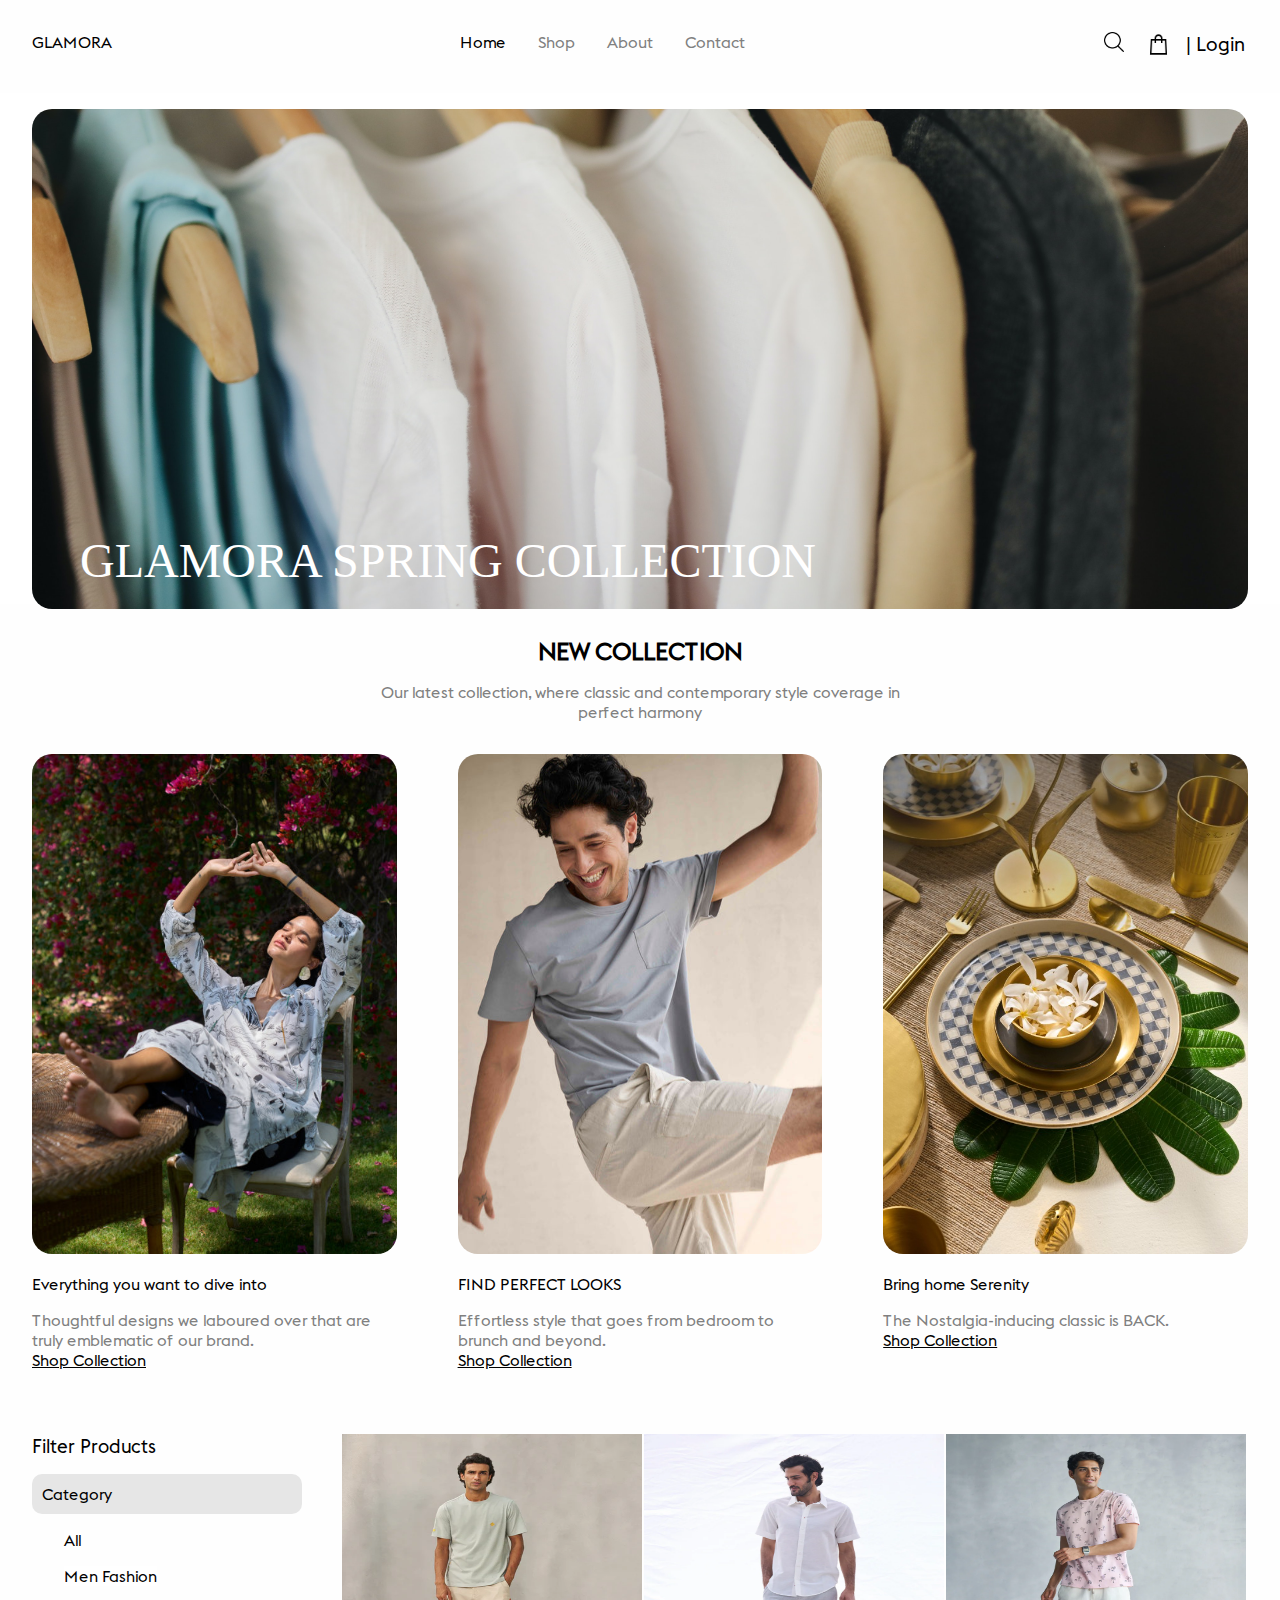
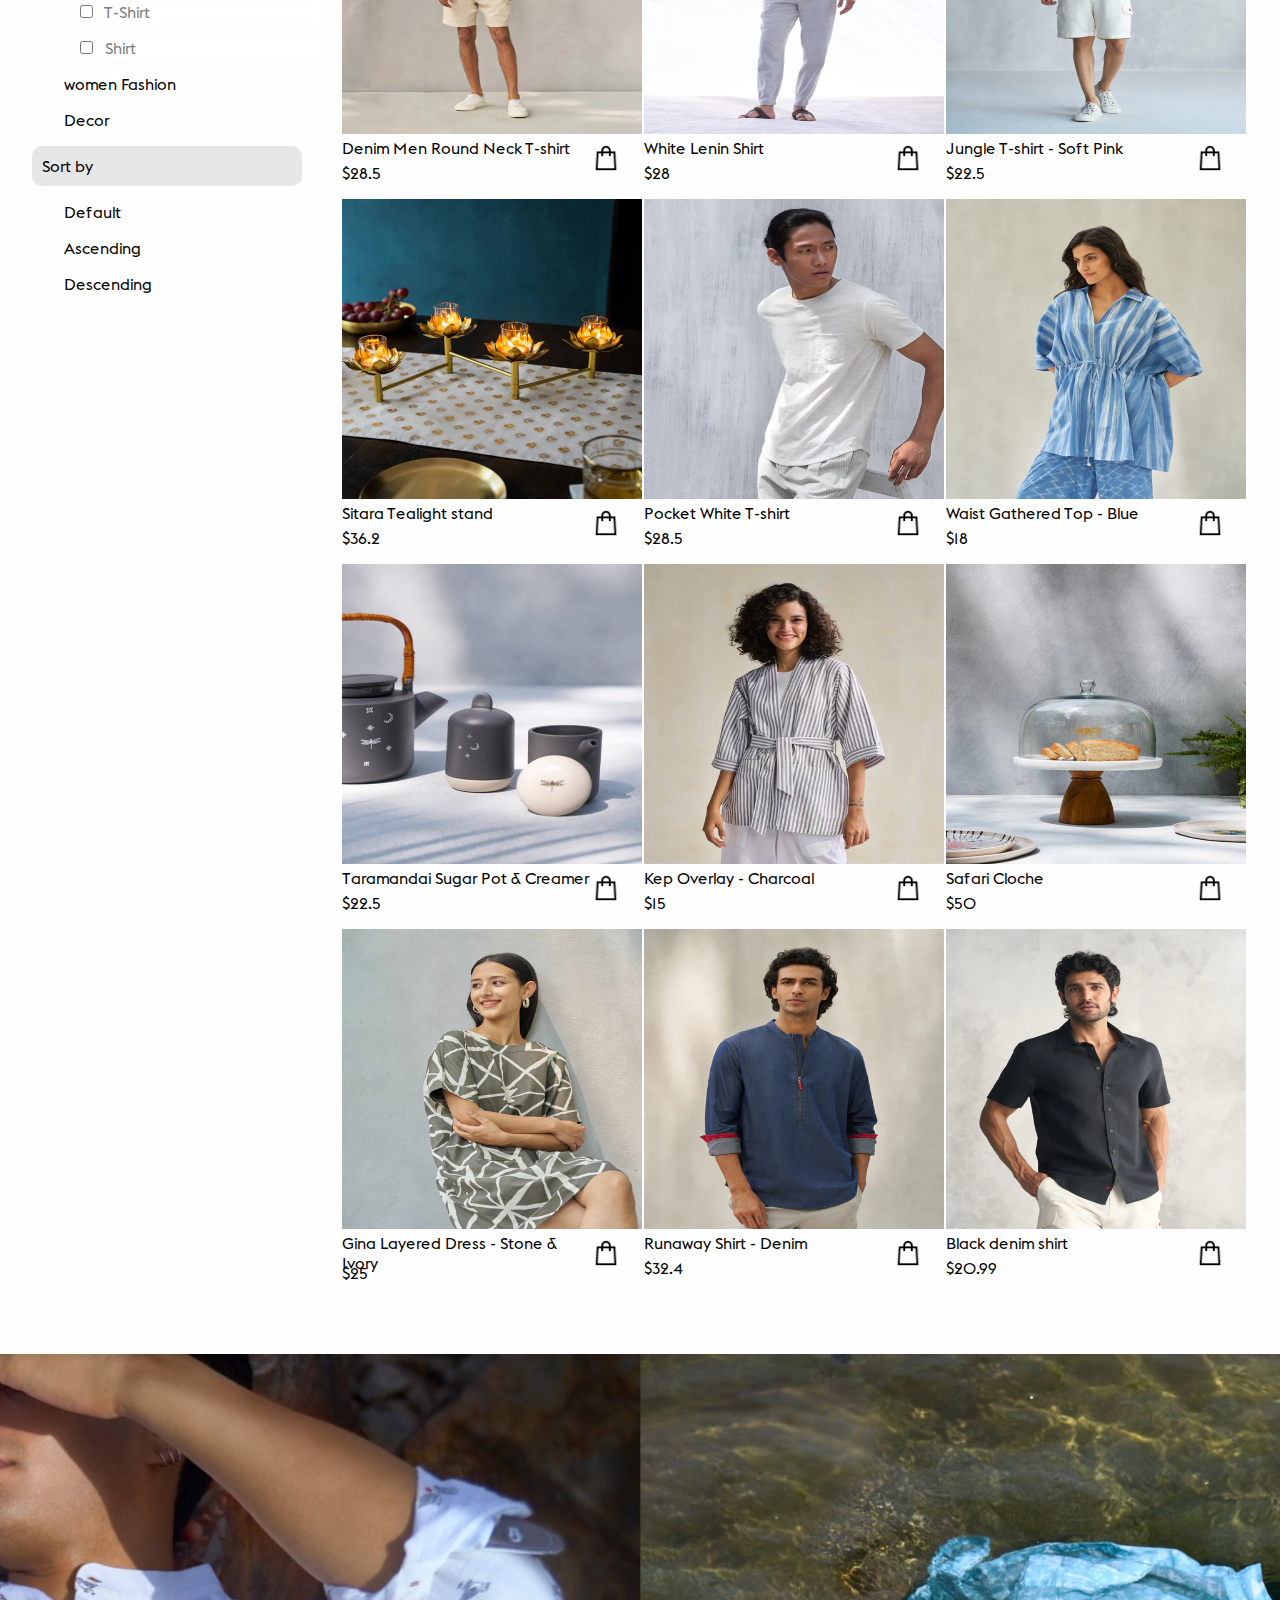
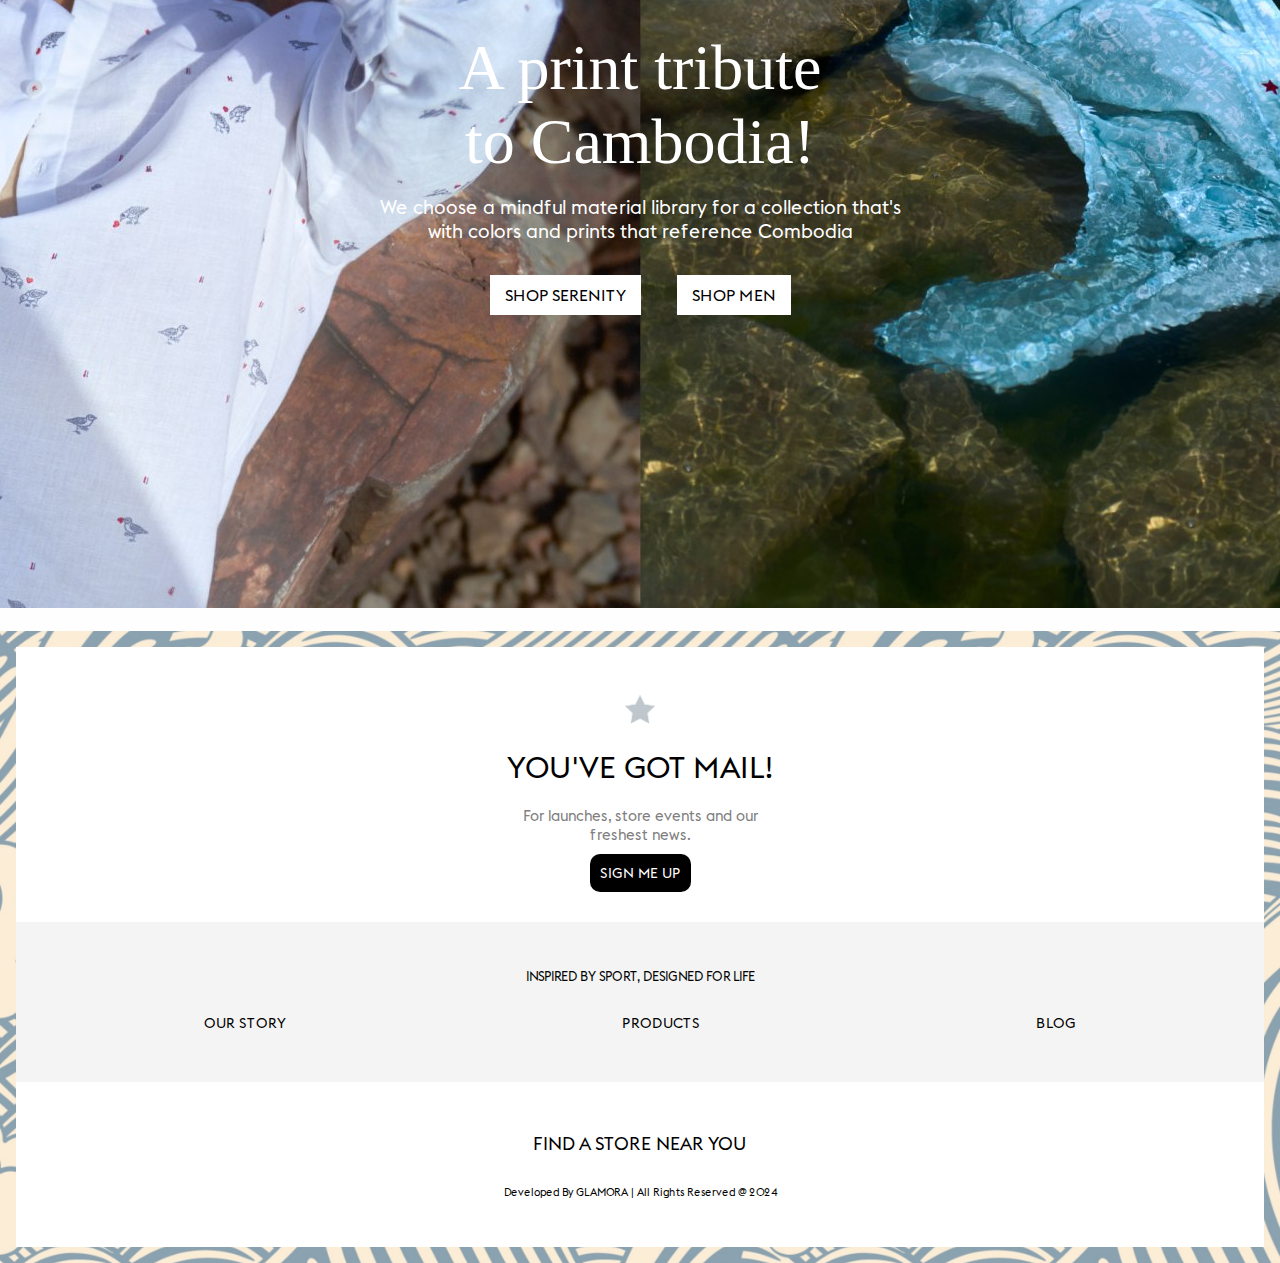
==== index.html @ 0e655465 "first" ====
<!DOCTYPE html>
<html lang="en">

<head>
    <meta charset="UTF-8">
    <meta name="viewport" content="width=device-width, initial-scale=1.0">
    <title>Glamora</title>
    <link rel="stylesheet" href="./assets/style.css">
    <script src="https://s3-us-west-2.amazonaws.com/s.cdpn.io/162656/mixitup.min.js"></script>
</head>

<body>
    <nav class="nav-flex">
        <div>
            <h4>GLAMORA</h4>
        </div>
        <div class="flex nav-link">
            <li><a href="" class="active">Home</a></li>
            <li><a href="">Shop</a></li>
            <li><a href="">About</a></li>
            <li><a href="">Contact</a></li>
        </div>
        <div class="nav-icons">
            <div>
                <img src="./assets/img/search-interface-symbol.png" alt="" width="20px">
            </div>
            <div>
                <img src="./assets/img/bag.png" alt="" width="25px">
            </div>
            <div>
                <span>| Login</span>

            </div>
        </div>
    </nav>
    <div class="banner">
        <img src="./assets/img/kids.jpg" alt="">
        <h3 class="banner-head">GLAMORA SPRING COLLECTION</h3>
    </div>
    <section class="new-sec">
        <h2>NEW COLLECTION</h2>
        <p>Our latest collection, where classic and contemporary style coverage in <br>perfect harmony</p>
        <div class="flex main">
            <div class="product">
                <img src="./assets/img/product.jpg" alt="">
                <h4>Everything you want to dive into</h4>
                <p>Thoughtful designs we laboured over that are truly emblematic of our brand.</p>
                <a href="">Shop Collection</a>
            </div>
            <div class="product">
                <img src="./assets/img/m11.jpg" alt="">
                <h4>FIND PERFECT LOOKS</h4>
                <p>Effortless style that goes from bedroom to brunch and beyond.</p>
                <a href="">Shop Collection</a>
            </div>
            <div class="product">
                <img src="./assets/img/diy.jpg" alt="">
                <h4>Bring home Serenity</h4>
                <p>The Nostalgia-inducing classic is BACK.</p>
                <a href="">Shop Collection</a>
            </div>

        </div>

    </section>


    <section class="flex">
        <div class="filters">
            <h3>Filter Products</h3>

            <div class="category">
                <h4>Category</h4>
                <button class="filter-btn" data-filter="all">All</button> <br>
                <button class="filter-btn" data-filter=".men">Men Fashion</button> <br>
                <div class="checkbox filter-btn" data-filter=".t-shirt">
                    <input type="checkbox" placeholder="T-Shirt" name="T-Shirt" value="T-Shirt" id="Check1" onclick="onlyThis(this.id)">
                    <label for="T-Shirt">T-Shirt</label>
                </div>
                <div class="checkbox filter-btn" data-filter=".shirt">
                    <input type="checkbox" placeholder="Shirt" name="Shirt" value="Shirt" id="Check2" onclick="onlyThis(this.id)">
                    <label for="Shirt">Shirt</label>
                </div>
                <script>
                     function onlyThis(id){
                         for(var i = 1 ; i <= 2; i++){
                                document.getElementById('Check'+i).checked = false
                         }
                         document.getElementById(id).checked = true
                     }
                </script>
                <button class="filter-btn" data-filter=".women">women Fashion</button> <br>
                <button class="filter-btn" data-filter=".decor">Decor</button>
            </div>
            <div class="order">
                <h4>Sort by</h4>
                <button class="sort-btn" data-sort="default:asc">Default</button><br>
                <button class="sort-btn" data-sort="order:asc">Ascending</button><br>
                <button class="sort-btn" data-sort="year:desc order:desc">Descending<span class="multi"></span></button>
            </div>
        </div>
        <div class="product-cart" id="mix-wrapper">
            <a href="./product1.html" class="mix-target t-shirt men" data-order="2" data-year="4">
                <img src="./assets/p1/p1.webp" alt="">
                <div class="flex cart-value">
                    <h4>Denim Men Round Neck T-shirt</h4>
                    <img src="./assets/img/bag.png" alt="">
                </div>
                <h3>$28.5</h3>
            </a>
            <a href="./product2.html" class="mix-target shirt men" data-order="11" data-year="4">
                <img src="./assets/p2/p1.webp" alt="">
                <div class="flex cart-value">
                    <h4>White Lenin Shirt</h4>
                    <img src="./assets/img/bag.png" alt="">
                </div>
                <h3>$28</h3>
            </a>
            <a href="./product3.html" class="mix-target t-shirt men" data-order="5" data-year="4">
                <img src="./assets/p3/p1.webp" alt="">
                <div class="flex cart-value">
                    <h4>Jungle T-shirt - Soft Pink</h4>
                    <img src="./assets/img/bag.png" alt="">
                </div>
                <h3>$22.5</h3>
            </a>
            <a href="./product4.html" class="mix-target decor" data-order="7" data-year="4">
                <img src="./assets/p4/p1.webp" alt="">
                <div class="flex cart-value">
                    <h4>Sitara Tealight stand</h4>
                    <img src="./assets/img/bag.png" alt="">
                </div>
                <h3>$36.2</h3>
            </a>
            <a href="./product5.html" class="mix-target t-shirt men" data-order="6" data-year="4">
                <img src="./assets/p5/p1.webp" alt="">
                <div class="flex cart-value">
                    <h4>Pocket White T-shirt</h4>
                    <img src="./assets/img/bag.png" alt="">
                </div>
                <h3>$28.5</h3>
            </a>
            <a href="./product6.html" class="mix-target women top " data-order="8" data-year="4">
                <img src="./assets/p6/p1.webp" alt="">
                <div class="flex cart-value">
                    <h4>Waist Gathered Top - Blue</h4>
                    <img src="./assets/img/bag.png" alt="">
                </div>
                <h3>$18</h3>
            </a>
            <a href="./product7.html" class="mix-target decor" data-order="10" data-year="4">
                <img src="./assets/p7/p1.webp" alt="">
                <div class="flex cart-value">
                    <h4>Taramandai Sugar Pot & Creamer</h4>
                    <img src="./assets/img/bag.png" alt="">
                </div>
                <h3>$22.5</h3>
            </a>
            <a href="./product8.html" class="mix-target women top" data-order="4" data-year="4">
                <img src="./assets/p8/p1.webp" alt="">
                <div class="flex cart-value">
                    <h4>Kep Overlay - Charcoal</h4>
                    <img src="./assets/img/bag.png" alt="">
                </div>
                <h3>$15</h3>
            </a>
            <a href="./product9.html" class="mix-target decor" data-order="8" data-year="4">
                <img src="./assets/p9/p1.webp" alt="">
                <div class="flex cart-value">
                    <h4>Safari Cloche</h4>
                    <img src="./assets/img/bag.png" alt="">
                </div>
                <h3>$50</h3>
            </a>
            <a href="./product10.html" class="mix-target women top" data-order="3" data-year="4">
                <img src="./assets/p10/p1.webp" alt="">
                <div class="flex cart-value">
                    <h4>Gina Layered Dress - Stone & Ivory</h4>
                    <img src="./assets/img/bag.png" alt="">
                </div>
                <h3>$25</h3>
            </a>
            <a href="./product11.html" class="mix-target shirt men" data-order="9" data-year="4">
                <img src="./assets/p11/p1.webp" alt="">
                <div class="flex cart-value">
                    <h4>Runaway Shirt - Denim</h4>
                    <img src="./assets/img/bag.png" alt="">
                </div>
                <h3>$32.4</h3>
            </a>
            <a href="./product11.html" class="mix-target shirt men" data-order="1" data-year="4">
                <img src="./assets/p12/p1.webp" alt="">
                <div class="flex cart-value">
                    <h4>Black denim shirt</h4>
                    <img src="./assets/img/bag.png" alt="">
                </div>
                <h3>$20.99</h3>
            </a>
        </div>
    </section>
    <div class="men-bg">
        <span>A print tribute <br>
            to Cambodia!</span>
        <h5>We choose a mindful material library for a collection that's <br>
            with colors and prints that reference Combodia</h5>
            <div class="btn-flex">
                <button>SHOP SERENITY</button>
                <button>SHOP MEN</button>
            </div>
    </div>
    
    <!-- <div class="puzzle-design">
        <img src="./assets/img/FF.jpeg" alt="">
    </div>
    <div class="puzzle-design">
        <img src="./assets/img/g1.png" alt="">
    </div> -->
    <div class="footer">
        <div class="mail-section">
            <img src="./assets/img/star.png" alt="" class="star">
            <h3 >YOU'VE GOT MAIL!</h3>
            <h5>For launches, store events and our <br>freshest news.</h5>
            <button class="btn-design btn" >SIGN ME UP</button>
            
            <div class="nav-links">
                <img src="../../../assets/bg/footer.png" alt="">
                <h4>INSPIRED BY SPORT, DESIGNED FOR LIFE</h4>
    
                <div class="links flex">
                    <a routerLink="/story" data-aos="fade-up">OUR STORY</a>
                    <a routerLink="/new-arrials" data-aos="fade-up">PRODUCTS</a>
                    <a routerLink="/story" data-aos="fade-up">BLOG</a>
                </div>
                
            </div>
    
            <div class="social-icons">
                <div class="address d-flex">
                    <img src="" alt="">
                    <h4>FIND A STORE NEAR YOU</h4>
                </div>
    
                <h6>Developed By GLAMORA | All Rights Reserved @ 2024</h6>
            </div>
        </div>
    </div>

    <script src="./assets/script.js"></script>

</body>

</html>
---- assets/style.css ----
@font-face {
    font-family: myFontFam;
    src: url(./font/EuclidFlexRegular.ttf);
  }

*{
    margin: 0;
    padding: 0;
    font-family: myFontFam;
    font-weight: 400;
}

h1{
    font-weight: 700;
}
h2{
    font-weight: 600;
}
h3, h4{
    font-weight: 500;
}

body{
    background-color: #f5f5f51d;
}

li,a{
    text-decoration: none;
    list-style: none;
    color: grey;
}

section{
    padding: 2rem;
}

.flex{
    display: flex;
    justify-content: space-between;
}

.nav-flex{
    display: flex;
    justify-content: space-between;
    padding: 2rem;
}

.nav-icons{
    display: flex;
}

.nav-icons div{
    margin: 0 .2rem;
}

.new-sec p{
    color: grey;
}

.nav-icons img{
   margin: 0 .5rem;
}

.nav-icons span{
    font-size: 1.2rem;
    margin-top: -20px;
}

.nav-link li{
   margin: 0 1rem;
}

.banner{
    background-color: white;
    padding: 1rem 2rem;
}
.banner img{
    width: 100%;
    height: 500px;
    object-fit: cover;
    border-radius: 20px;
}

.new-sec{
    text-align: center;
}

.new-sec p{
    margin-top: 1rem;
}

.main{
    padding-top: 2rem;
}

.product{
    text-align: left;
    width: 30%;
}

.product img{
   border-radius: 20px;
   width: 100%;
   height: 500px;
   object-fit: cover;
}

.product h4{
    margin-bottom: 0.5rem;
    margin-top: 1rem;
}

.product a{
    color: black;
    text-decoration: underline;
    font-weight: 500;
}

.puzzle-design img{
    width: 100%;
}
.mix-target img{
    width: 300px;
    height: 300px;
    object-position: top;
}

.product-cart{
    display: flex;
    justify-content:  space-evenly;
    flex-direction: row;
    flex-wrap: wrap;
    width: 80%;
}

.product-cart a{
    width: 30%;
    flex-wrap: wrap;
    margin-bottom: 1rem;
}

.filters{
    width: 300px !important;
}

.filters h4{
    padding: 10px;
    border-radius: 10px;
    background-color: rgba(128, 128, 128, 0.189);
    margin-top: 1rem;
    width: 250px;
}

.filter-btn, .sort-btn{
    background-color: white;
    color: black;
    border: none;
    margin-left: 2rem;
    margin-top: 1rem;
    font-size: 1rem;
    cursor: pointer;
}

.filter-btn:hover , .sort-btn:hover{
   color: black;
   transition: .3s;
}

.active{
    color: black;
}

.checkbox{
    margin-left: 3rem;
    margin-top: 1rem;
    color: gray;
}

.checkbox input{
    margin-right: 8px;
}

input[type="checkbox"]{
    background-color: black;
    accent-color: black;
}

.cart-value{
    color: black;
}

.cart-value img{
    width: 30px !important;
    height: 30px !important;
    margin-top: 5px;
}

.mix-target{
    color: black;
}

.mix-target h3{
    font-weight: 500;
    font-size: 1rem;
    margin-top: -10px;
}

.men-bg{
    background-image: url(../assets/img/FF.jpeg);
    background-position: center;
    background-repeat: no-repeat;
    width: 100%;
    height: 100vh;
    color: white;
    text-align: center;
    align-items: center;
    align-content: center;
}

.men-bg span{
    font-family: 'Times New Roman', Times, serif;
    font-size: 4rem;
    font-weight: 300 !important;
}

.men-bg h5{
    font-size: 1.2rem;
    margin: 1rem 0;
}

.men-bg button{
    background-color: white;
    color: black;
    border: none;
    padding: 10px 15px;
    margin: 1rem;
    font-size: 1rem;
}

.footer{
    background-image: url(../assets/img/footer-bg.jpg);
    background-size: cover;
    background-repeat: no-repeat;
    overflow-x: hidden;
    height: 100%;
    padding: 1rem;
}

.mail-section{
    background-color: white;
    justify-content: center;
    text-align: center;
    padding: 3rem 0;
}

/* button{
    padding: 10px 50px;
} */

.nav-links{
    background-color: rgba(173, 173, 173, 0.139);
    padding-bottom: 20px;
}

.star{
    width: 30px;
    object-fit: contain;
}

.mail-section h3{
    font-size: 30px;
    font-weight: 500;
    margin: 20px;
}

.mail-section h5{
    font-size: 15px;
    color: gray;
}

.mail-section button{
    margin: 10px 0 30px 0;
    font-size: 14px;
}

.btn-design{
    padding: 10px;
    background-color: black;
    color: white;
    border: none;
    border-radius: 10px;
}

.links{
    margin: 30px 20px;
    justify-content: space-around;
}

.links a{
    color: black;
    text-decoration: none;
    font-size: 14px;
    font-weight: 500;
}

.nav-links img{
    width: 16rem;
    object-fit: contain;
    margin: 2rem 0 10px 0 ;
}

.nav-links h4{
    font-size: .8rem;
}

.social-icons div{
    justify-content: center;
    align-items: center;
    text-align: center;
}
.address h4{
    font-size: 18px;
    margin: 30px;
}

@media (max-width: 600px) {
    .social-icons h6{
        font-size: 12px;
    }
}

.nav-link a:hover{
    color: black;
    transition: .3s;
 }

 .banner-head{
    margin-top: -5rem;
    margin-left: 3rem;
    font-family: 'Times New Roman', Times, serif;
    color: white;
    font-size: 3rem;
 }
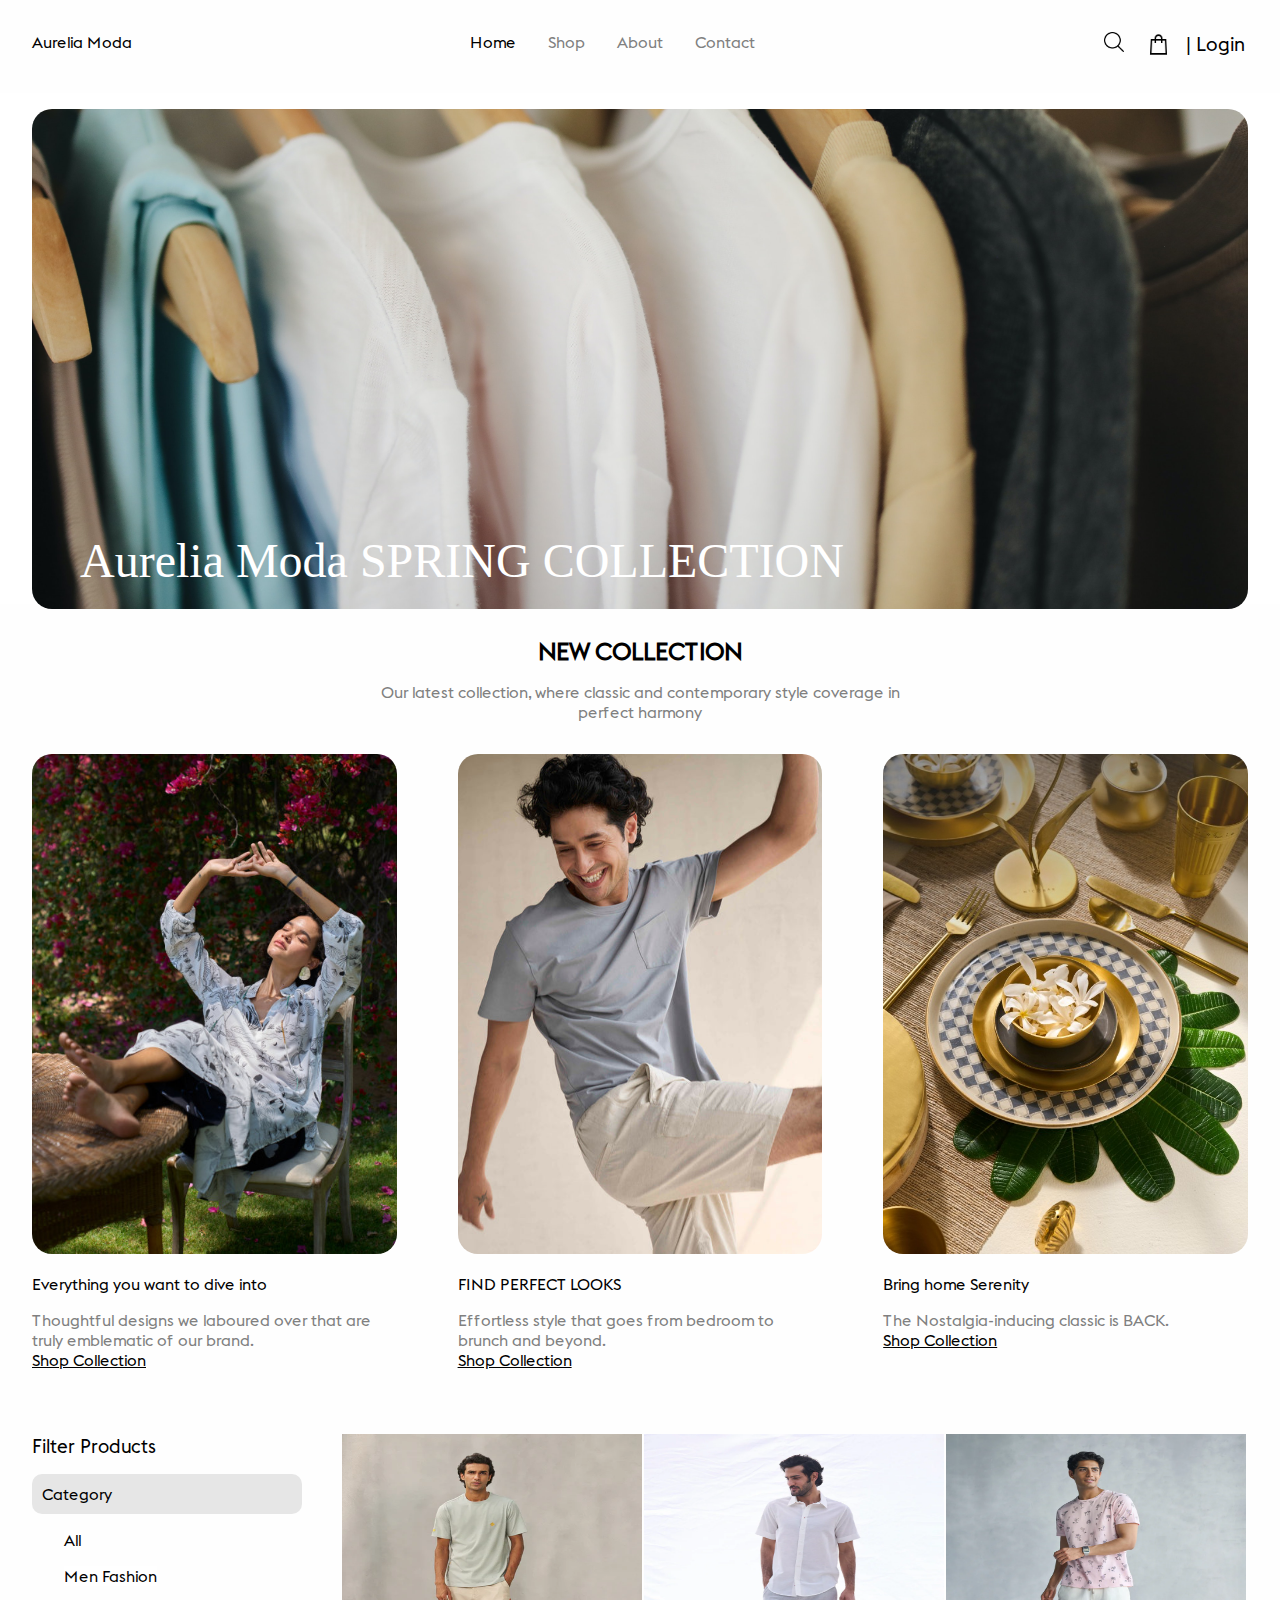
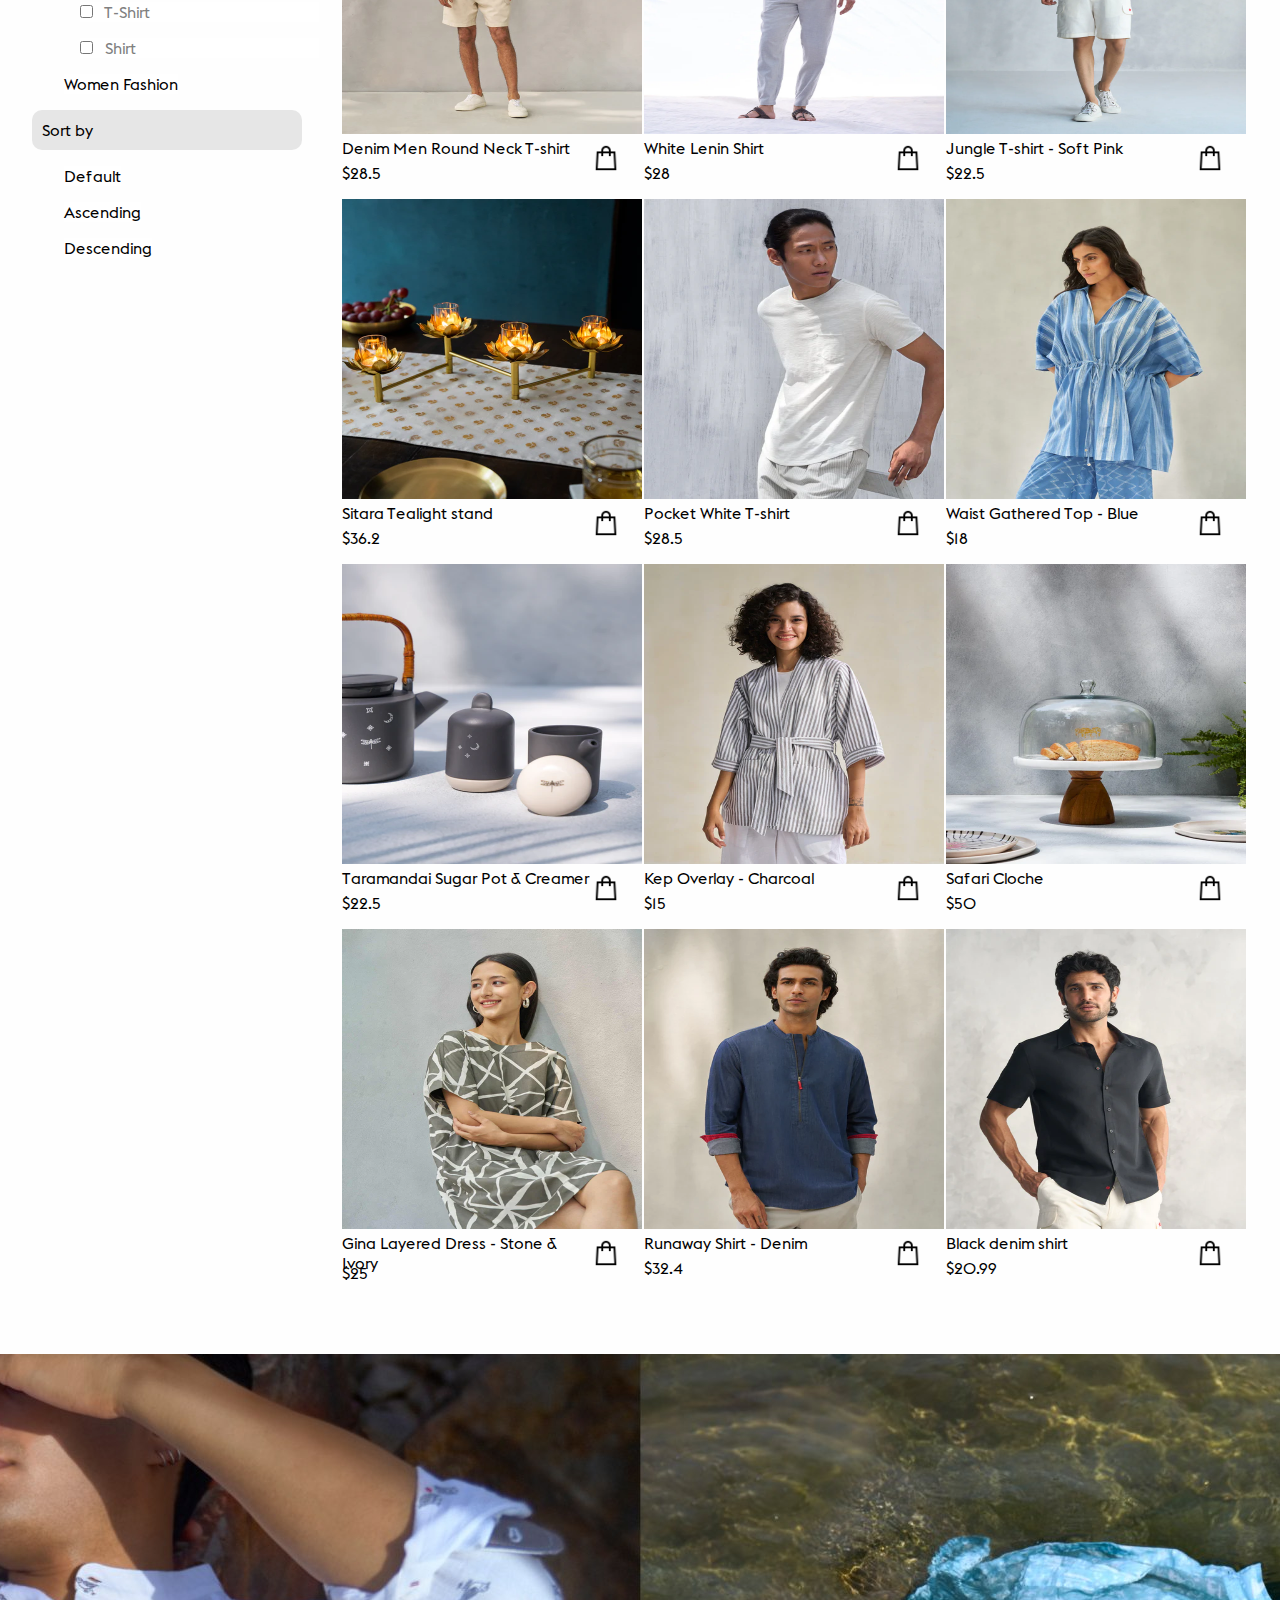
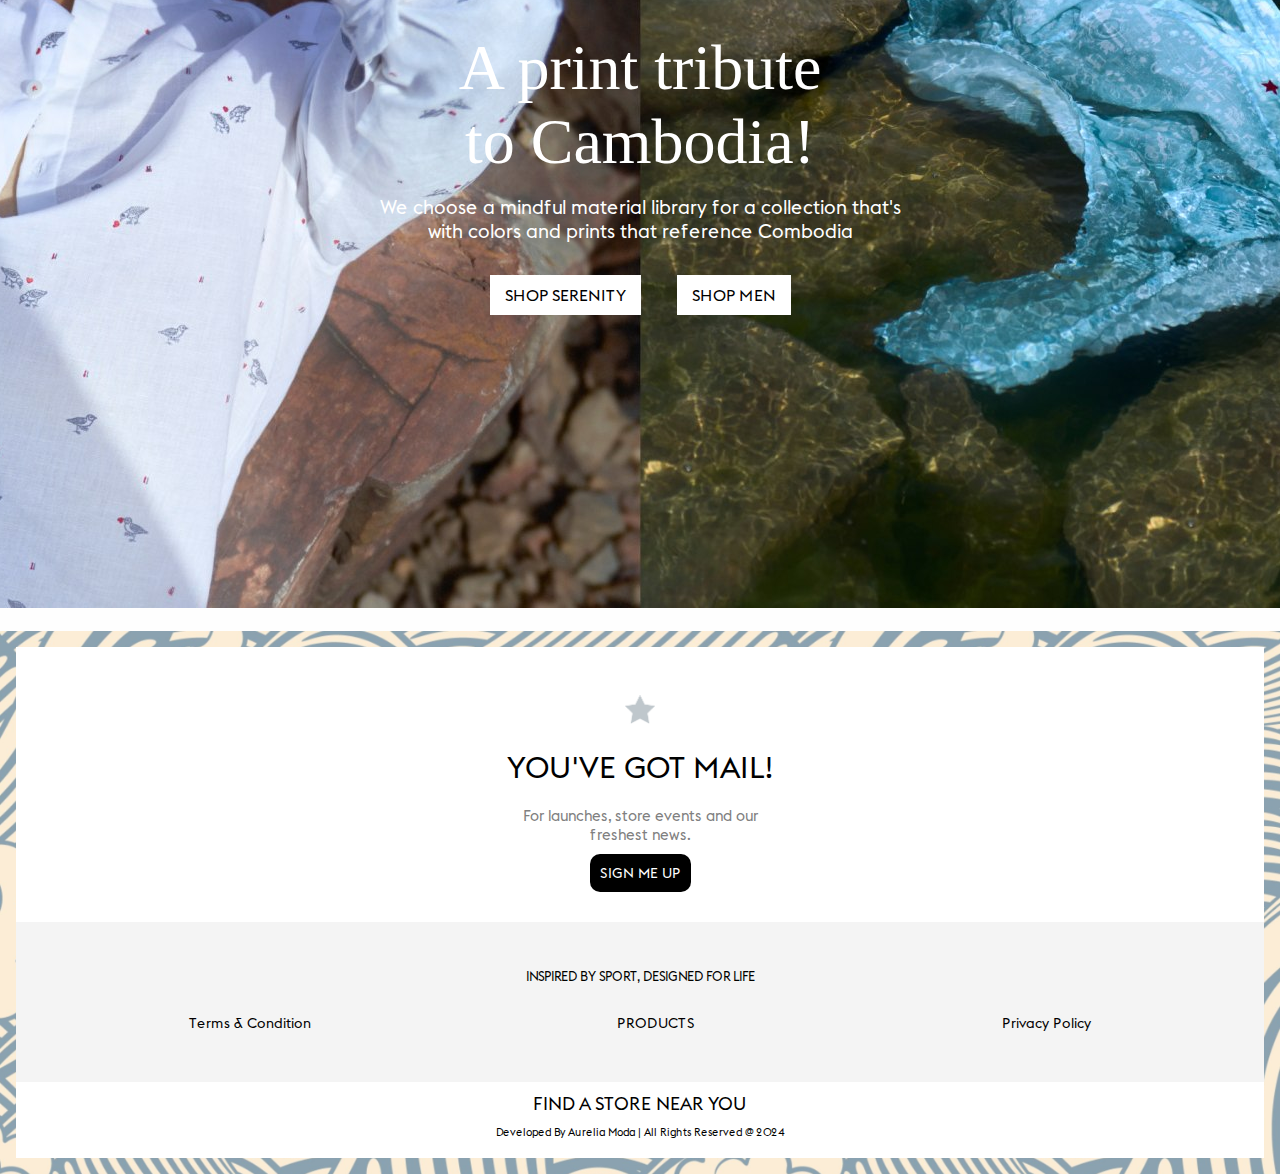
==== commit b91115ba: "second" ====
--- a/index.html
+++ b/index.html
@@ -4,7 +4,7 @@
 <head>
     <meta charset="UTF-8">
     <meta name="viewport" content="width=device-width, initial-scale=1.0">
-    <title>Glamora</title>
+    <title>Aurelia Moda</title>
     <link rel="stylesheet" href="./assets/style.css">
     <script src="https://s3-us-west-2.amazonaws.com/s.cdpn.io/162656/mixitup.min.js"></script>
 </head>
@@ -12,7 +12,7 @@
 <body>
     <nav class="nav-flex">
         <div>
-            <h4>GLAMORA</h4>
+            <h4>Aurelia Moda</h4>
         </div>
         <div class="flex nav-link">
             <li><a href="" class="active">Home</a></li>
@@ -35,7 +35,7 @@
     </nav>
     <div class="banner">
         <img src="./assets/img/kids.jpg" alt="">
-        <h3 class="banner-head">GLAMORA SPRING COLLECTION</h3>
+        <h3 class="banner-head">Aurelia Moda SPRING COLLECTION</h3>
     </div>
     <section class="new-sec">
         <h2>NEW COLLECTION</h2>
@@ -89,8 +89,8 @@
                          document.getElementById(id).checked = true
                      }
                 </script>
-                <button class="filter-btn" data-filter=".women">women Fashion</button> <br>
-                <button class="filter-btn" data-filter=".decor">Decor</button>
+                <button class="filter-btn" data-filter=".women">Women Fashion</button> <br>
+                <!-- <button class="filter-btn" data-filter=".decor">Decor</button> -->
             </div>
             <div class="order">
                 <h4>Sort by</h4>
@@ -227,20 +227,19 @@
                 <h4>INSPIRED BY SPORT, DESIGNED FOR LIFE</h4>
     
                 <div class="links flex">
-                    <a routerLink="/story" data-aos="fade-up">OUR STORY</a>
+                    <a routerLink="/story" data-aos="fade-up">Terms & Condition</a>
                     <a routerLink="/new-arrials" data-aos="fade-up">PRODUCTS</a>
-                    <a routerLink="/story" data-aos="fade-up">BLOG</a>
+                    <a routerLink="/story" data-aos="fade-up">Privacy Policy</a>
                 </div>
                 
             </div>
     
             <div class="social-icons">
                 <div class="address d-flex">
-                    <img src="" alt="">
                     <h4>FIND A STORE NEAR YOU</h4>
                 </div>
     
-                <h6>Developed By GLAMORA | All Rights Reserved @ 2024</h6>
+                <h6>Developed By Aurelia Moda | All Rights Reserved @ 2024</h6>
             </div>
         </div>
     </div>
--- a/assets/style.css
+++ b/assets/style.css
@@ -251,6 +251,7 @@
     justify-content: center;
     text-align: center;
     padding: 3rem 0;
+    padding-bottom: 1rem;
 }
 
 /* button{
@@ -318,9 +319,13 @@
     align-items: center;
     text-align: center;
 }
+
+.social-icons {
+    height: 50px;
+}
 .address h4{
     font-size: 18px;
-    margin: 30px;
+    margin: 10px;
 }
 
 @media (max-width: 600px) {
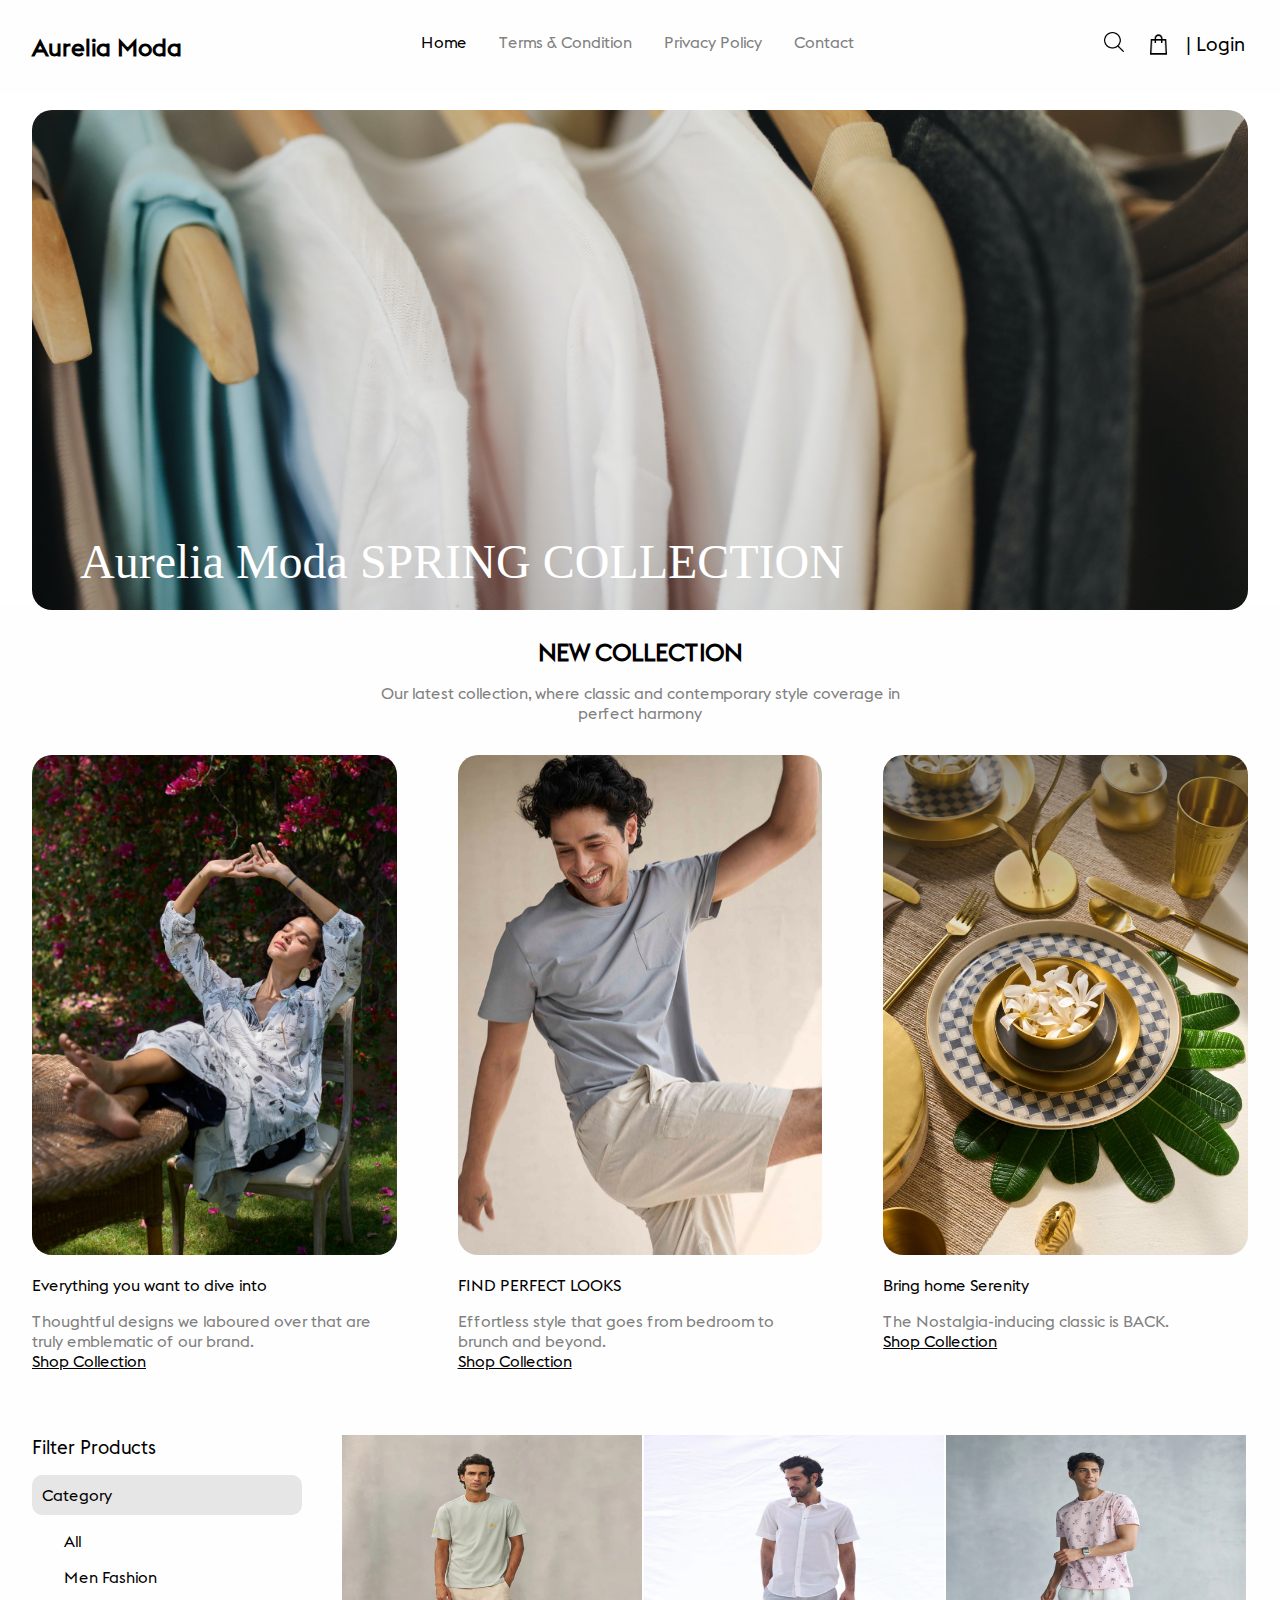
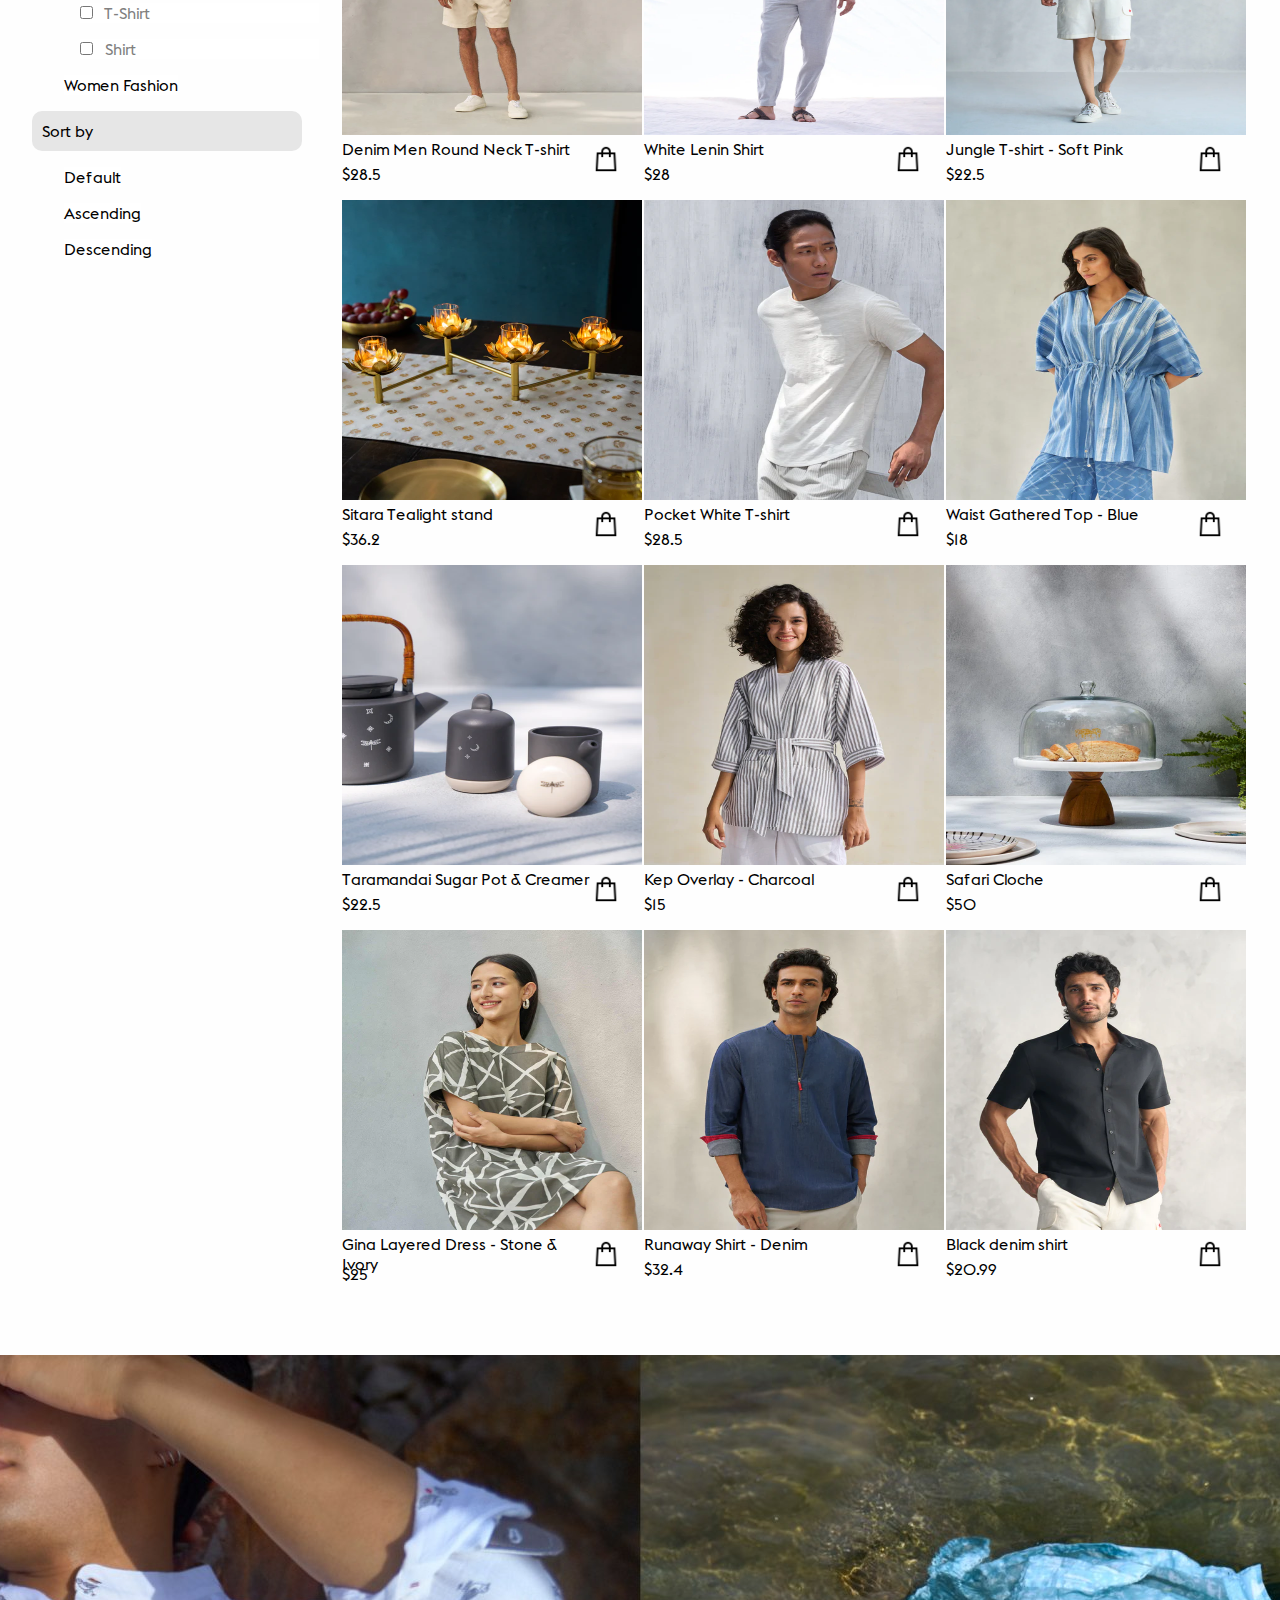
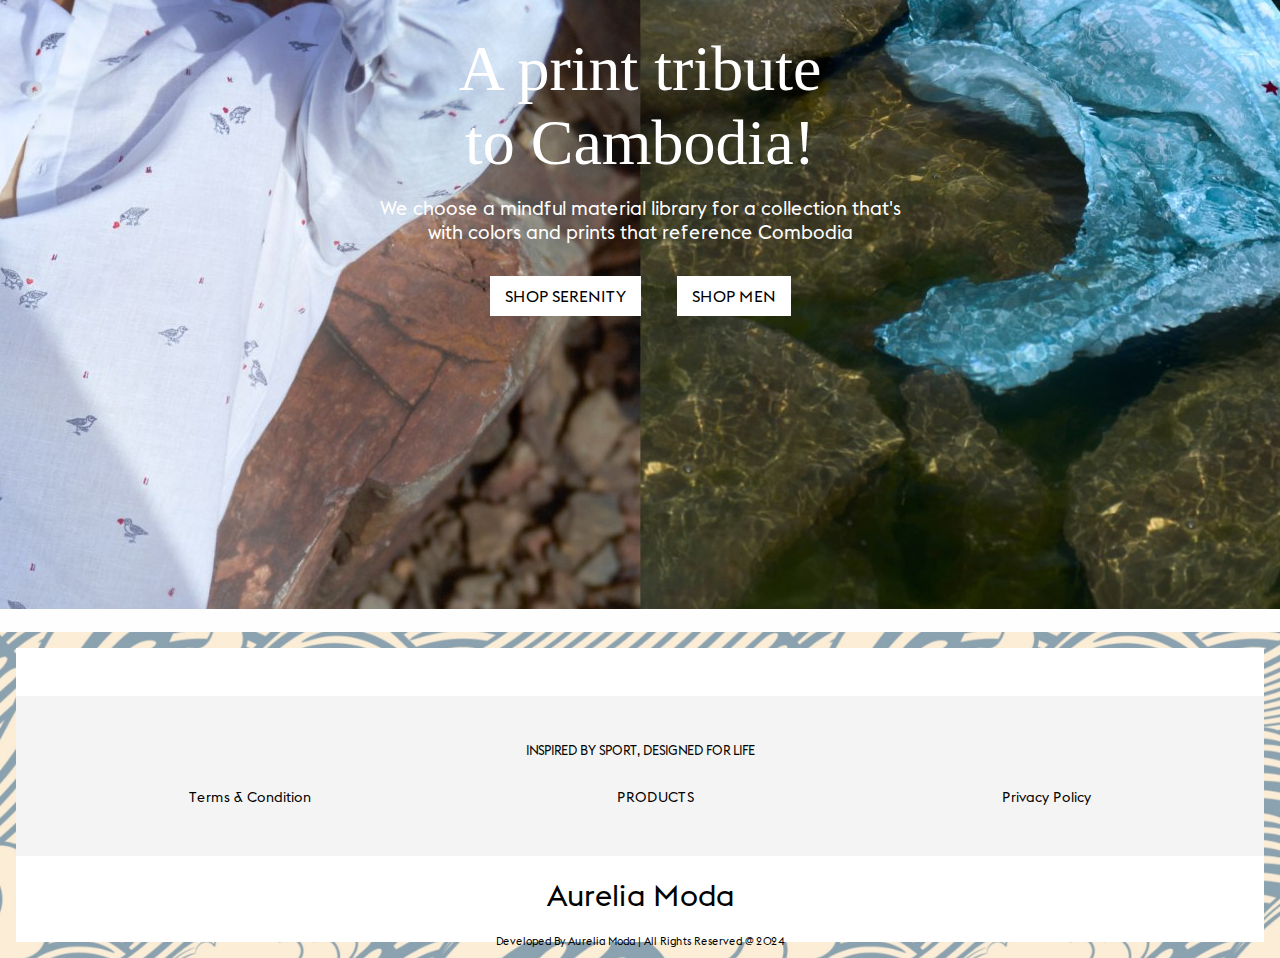
==== commit c6564b3b: "new changes" ====
--- a/index.html
+++ b/index.html
@@ -12,12 +12,12 @@
 <body>
     <nav class="nav-flex">
         <div>
-            <h4>Aurelia Moda</h4>
+            <h2>Aurelia Moda</h2>
         </div>
         <div class="flex nav-link">
             <li><a href="" class="active">Home</a></li>
-            <li><a href="">Shop</a></li>
-            <li><a href="">About</a></li>
+            <li><a href="">Terms & Condition</a></li>
+            <li><a href="">Privacy Policy</a></li>
             <li><a href="">Contact</a></li>
         </div>
         <div class="nav-icons">
@@ -103,10 +103,10 @@
             <a href="./product1.html" class="mix-target t-shirt men" data-order="2" data-year="4">
                 <img src="./assets/p1/p1.webp" alt="">
                 <div class="flex cart-value">
-                    <h4>Denim Men Round Neck T-shirt</h4>
-                    <img src="./assets/img/bag.png" alt="">
-                </div>
-                <h3>$28.5</h3>
+                <h4>Denim Men Round Neck T-shirt</h4>
+                <img src="./assets/img/bag.png" alt="">
+                </div>
+               <h3>$28.5</h3>
             </a>
             <a href="./product2.html" class="mix-target shirt men" data-order="11" data-year="4">
                 <img src="./assets/p2/p1.webp" alt="">
@@ -217,11 +217,11 @@
     </div> -->
     <div class="footer">
         <div class="mail-section">
-            <img src="./assets/img/star.png" alt="" class="star">
+            <!-- <img src="./assets/img/star.png" alt="" class="star">
             <h3 >YOU'VE GOT MAIL!</h3>
             <h5>For launches, store events and our <br>freshest news.</h5>
             <button class="btn-design btn" >SIGN ME UP</button>
-            
+            -->
             <div class="nav-links">
                 <img src="../../../assets/bg/footer.png" alt="">
                 <h4>INSPIRED BY SPORT, DESIGNED FOR LIFE</h4>
@@ -236,7 +236,7 @@
     
             <div class="social-icons">
                 <div class="address d-flex">
-                    <h4>FIND A STORE NEAR YOU</h4>
+                    <h3>Aurelia Moda</h3>
                 </div>
     
                 <h6>Developed By Aurelia Moda | All Rights Reserved @ 2024</h6>
